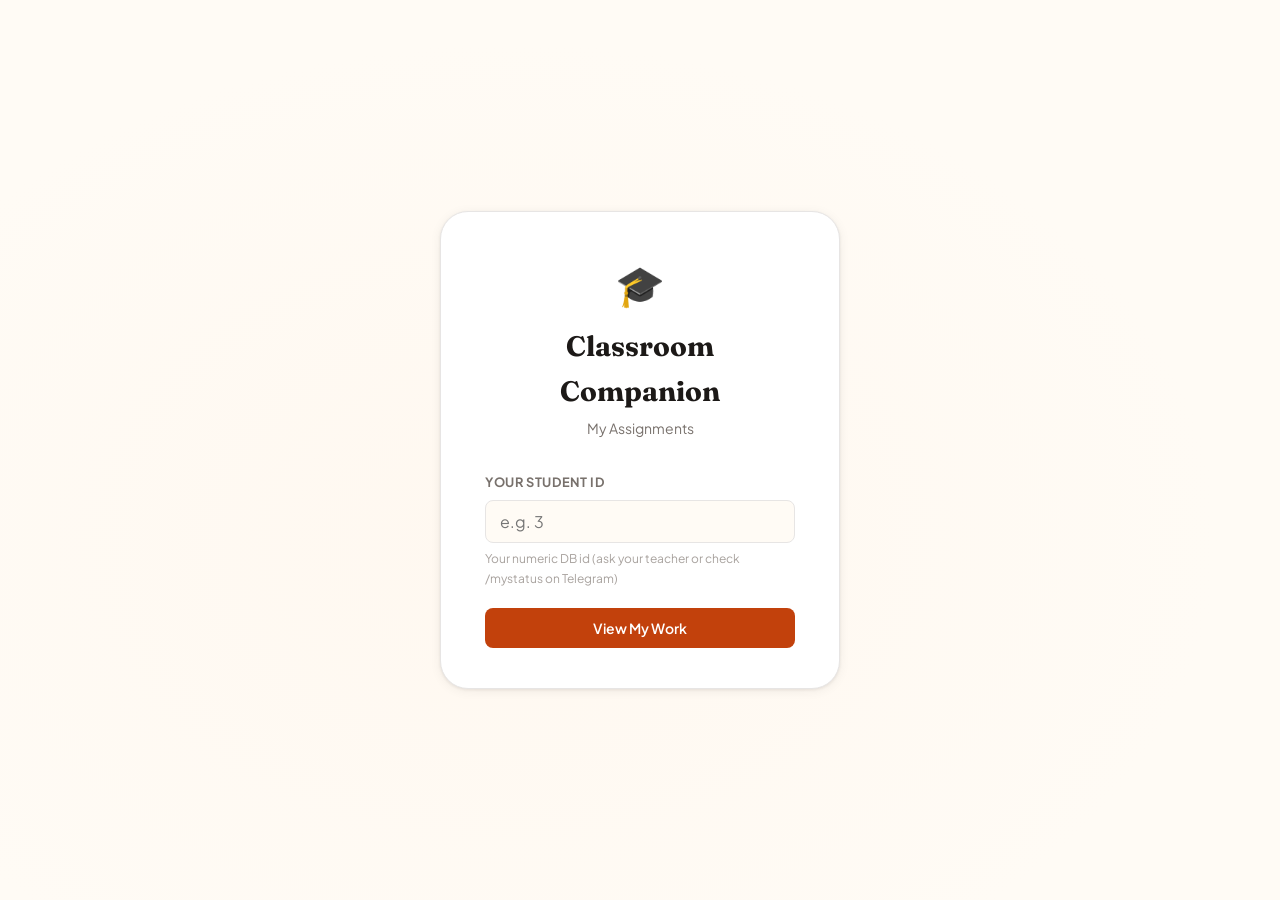
==== static/student/index.html @ 40a9bc1a "feat: add student dashboard UI with login, assignment cards, and detail modal" ====
<!DOCTYPE html>
<html lang="en">
<head>
  <meta charset="UTF-8" />
  <meta name="viewport" content="width=device-width, initial-scale=1.0" />
  <title>Classroom Companion — My Assignments</title>
  <link rel="preconnect" href="https://fonts.googleapis.com" />
  <link rel="preconnect" href="https://fonts.gstatic.com" crossorigin />
  <link href="https://fonts.googleapis.com/css2?family=Fraunces:ital,wght@0,300;0,600;0,700;1,300&family=Plus+Jakarta+Sans:wght@400;500;600;700&display=swap" rel="stylesheet" />
  <link rel="stylesheet" href="/static/student/style.css" />
</head>
<body>

  <!-- ═══ CONFETTI CANVAS (hidden, activated on completion) ════════════════ -->
  <canvas id="confetti-canvas" aria-hidden="true"></canvas>

  <!-- ═══ LOGIN SCREEN ════════════════════════════════════════════════════════ -->
  <div id="login-screen" class="screen">
    <div class="login-card">
      <div class="login-logo">
        <span class="logo-icon">🎓</span>
        <h1 class="logo-text">Classroom Companion</h1>
        <p class="logo-sub">My Assignments</p>
      </div>
      <form id="login-form">
        <label for="student-id">Your Student ID</label>
        <input
          id="student-id"
          type="number"
          placeholder="e.g. 3"
          min="1"
          required
          autocomplete="off"
        />
        <p class="hint">Your numeric DB id (ask your teacher or check /mystatus on Telegram)</p>
        <button type="submit" class="btn btn-primary btn-full">View My Work</button>
        <p id="login-error" class="error-msg hidden"></p>
      </form>
    </div>
  </div>

  <!-- ═══ MAIN DASHBOARD ══════════════════════════════════════════════════════ -->
  <div id="dashboard-screen" class="screen hidden">

    <!-- Topbar -->
    <header class="topbar">
      <div class="topbar-left">
        <span class="logo-icon-sm">🎓</span>
        <span class="topbar-title">Classroom Companion</span>
      </div>
      <div class="topbar-right">
        <span id="student-name-display" class="student-badge"></span>
        <button id="logout-btn" class="btn btn-ghost btn-sm">Logout</button>
      </div>
    </header>

    <!-- Progress summary strip -->
    <section class="summary-strip">
      <div class="strip-item" id="strip-total">
        <span class="strip-value" id="strip-total-val">—</span>
        <span class="strip-label">Total</span>
      </div>
      <div class="strip-item" id="strip-pending">
        <span class="strip-value" id="strip-pending-val">—</span>
        <span class="strip-label">Pending</span>
      </div>
      <div class="strip-item" id="strip-progress">
        <span class="strip-value" id="strip-progress-val">—</span>
        <span class="strip-label">In Progress</span>
      </div>
      <div class="strip-item" id="strip-submitted">
        <span class="strip-value" id="strip-submitted-val">—</span>
        <span class="strip-label">Submitted</span>
      </div>
      <div class="strip-item" id="strip-reviewed">
        <span class="strip-value" id="strip-reviewed-val">—</span>
        <span class="strip-label">Reviewed</span>
      </div>
    </section>

    <!-- Filter tabs -->
    <nav class="filter-tabs" role="tablist" aria-label="Filter assignments">
      <button class="tab active" data-filter="all"        role="tab">All</button>
      <button class="tab"        data-filter="pending"    role="tab">Pending</button>
      <button class="tab"        data-filter="in_progress" role="tab">In Progress</button>
      <button class="tab"        data-filter="submitted"  role="tab">Submitted</button>
      <button class="tab"        data-filter="reviewed"   role="tab">Reviewed</button>
    </nav>

    <!-- Assignment cards grid -->
    <main id="cards-grid" class="cards-grid" aria-label="Assignment cards">
      <div class="loading-state">Loading your assignments…</div>
    </main>
  </div>

  <!-- ═══ DETAIL MODAL ════════════════════════════════════════════════════════ -->
  <div id="modal-overlay" class="modal-overlay hidden" role="dialog" aria-modal="true" aria-labelledby="modal-title">
    <div class="modal-card">
      <div class="modal-header">
        <div>
          <h2 id="modal-title">Assignment</h2>
          <p id="modal-teacher" class="modal-meta"></p>
        </div>
        <button id="modal-close" class="modal-close" aria-label="Close">✕</button>
      </div>
      <div class="modal-body" id="modal-body">
        <!-- Populated by JS -->
      </div>
    </div>
  </div>

  <script src="/static/student/app.js"></script>
</body>
</html>
---- static/student/style.css ----
/* ── Design tokens ────────────────────────────────────────────────────────── */
:root {
  --bg-base:        #FFFBF5;
  --bg-surface:     #FFFFFF;
  --bg-elevated:    #F7F3EE;
  --bg-modal:       #FFFFFF;

  --accent:         #C2410C;   /* warm orange-red */
  --accent-hover:   #9A3412;
  --accent-light:   #FEF3C7;
  --accent-muted:   rgba(194,65,12,0.08);

  --success:        #16A34A;
  --success-bg:     #F0FDF4;
  --warning:        #D97706;
  --warning-bg:     #FFFBEB;
  --danger:         #DC2626;
  --danger-bg:      #FEF2F2;
  --info:           #0369A1;
  --info-bg:        #F0F9FF;

  --text-primary:   #1C1917;
  --text-secondary: #78716C;
  --text-muted:     #A8A29E;

  --border:         #E7E5E4;
  --border-focus:   rgba(194,65,12,0.4);

  --radius-sm:      8px;
  --radius-md:      14px;
  --radius-lg:      22px;
  --radius-xl:      28px;

  --shadow-card:    0 2px 12px rgba(28,25,23,0.06), 0 1px 3px rgba(28,25,23,0.08);
  --shadow-hover:   0 8px 28px rgba(28,25,23,0.12);
  --shadow-modal:   0 24px 80px rgba(28,25,23,0.22);

  --font-display:   'Fraunces', Georgia, serif;
  --font-body:      'Plus Jakarta Sans', system-ui, sans-serif;

  --transition:     0.2s ease;
}

/* ── Reset & base ─────────────────────────────────────────────────────────── */
*, *::before, *::after { box-sizing: border-box; margin: 0; padding: 0; }
html { font-size: 16px; scroll-behavior: smooth; }

body {
  background-color: var(--bg-base);
  color: var(--text-primary);
  font-family: var(--font-body);
  font-weight: 400;
  line-height: 1.6;
  min-height: 100vh;
}

.screen { min-height: 100vh; }
.hidden { display: none !important; }

/* ── Confetti canvas ──────────────────────────────────────────────────────── */
#confetti-canvas {
  position: fixed;
  inset: 0;
  pointer-events: none;
  z-index: 2000;
  opacity: 0;
  transition: opacity 0.3s;
}
#confetti-canvas.active { opacity: 1; }

/* ── Login ────────────────────────────────────────────────────────────────── */
#login-screen {
  display: flex;
  align-items: center;
  justify-content: center;
  background: radial-gradient(ellipse at 40% 60%, #fff8f0 0%, var(--bg-base) 65%);
  padding: 1.5rem;
}

.login-card {
  background: var(--bg-surface);
  border: 1px solid var(--border);
  border-radius: var(--radius-xl);
  padding: 2.5rem 2.75rem;
  width: 100%;
  max-width: 400px;
  box-shadow: var(--shadow-card);
}

.login-logo { text-align: center; margin-bottom: 2rem; }
.logo-icon { font-size: 2.5rem; display: block; margin-bottom: 0.5rem; }
.logo-text {
  font-family: var(--font-display);
  font-size: 1.75rem;
  font-weight: 700;
  color: var(--text-primary);
}
.logo-sub { font-size: 0.875rem; color: var(--text-secondary); margin-top: 0.25rem; }

.login-card label {
  display: block;
  font-size: 0.8rem;
  font-weight: 700;
  letter-spacing: 0.05em;
  text-transform: uppercase;
  color: var(--text-secondary);
  margin-bottom: 0.5rem;
}

.login-card input[type="number"] {
  width: 100%;
  background: var(--bg-base);
  border: 1.5px solid var(--border);
  border-radius: var(--radius-sm);
  color: var(--text-primary);
  font-family: var(--font-body);
  font-size: 1rem;
  padding: 0.625rem 0.875rem;
  outline: none;
  transition: border-color var(--transition), box-shadow var(--transition);
  margin-bottom: 0.375rem;
}
.login-card input[type="number"]:focus {
  border-color: var(--border-focus);
  box-shadow: 0 0 0 3px rgba(194,65,12,0.1);
}

.hint { font-size: 0.75rem; color: var(--text-muted); margin-bottom: 1.25rem; }
.error-msg { margin-top: 0.75rem; font-size: 0.8125rem; color: var(--danger); text-align: center; }

/* ── Buttons ──────────────────────────────────────────────────────────────── */
.btn {
  display: inline-flex; align-items: center; gap: 0.4rem;
  border: none; border-radius: var(--radius-sm); cursor: pointer;
  font-family: var(--font-body); font-size: 0.875rem; font-weight: 600;
  padding: 0.5rem 1.125rem;
  transition: background var(--transition), transform 0.1s, box-shadow var(--transition);
  white-space: nowrap;
}
.btn:active { transform: scale(0.97); }

.btn-primary { background: var(--accent); color: #fff; }
.btn-primary:hover { background: var(--accent-hover); box-shadow: 0 4px 14px rgba(194,65,12,0.3); }
.btn-full { width: 100%; justify-content: center; padding-top: 0.7rem; padding-bottom: 0.7rem; }

.btn-ghost {
  background: transparent; color: var(--text-secondary);
  border: 1.5px solid var(--border);
}
.btn-ghost:hover { background: var(--bg-elevated); color: var(--text-primary); }

.btn-sm { font-size: 0.75rem; padding: 0.3rem 0.75rem; }

/* ── Topbar ───────────────────────────────────────────────────────────────── */
.topbar {
  position: sticky; top: 0; z-index: 100;
  display: flex; align-items: center; justify-content: space-between;
  padding: 0 1.5rem; height: 56px;
  background: rgba(255,251,245,0.92);
  border-bottom: 1px solid var(--border);
  backdrop-filter: blur(12px);
}
.topbar-left { display: flex; align-items: center; gap: 0.6rem; }
.logo-icon-sm { font-size: 1.25rem; }
.topbar-title {
  font-family: var(--font-display);
  font-size: 1.1rem;
  font-weight: 600;
  letter-spacing: -0.01em;
}
.topbar-right { display: flex; align-items: center; gap: 0.75rem; }
.student-badge {
  background: var(--accent-muted);
  color: var(--accent);
  border-radius: 999px;
  font-size: 0.75rem;
  font-weight: 700;
  padding: 0.2rem 0.75rem;
}

/* ── Summary strip ────────────────────────────────────────────────────────── */
.summary-strip {
  display: flex; gap: 0.75rem;
  padding: 1.25rem 1.5rem;
  overflow-x: auto;
}
.strip-item {
  flex: 1; min-width: 80px;
  background: var(--bg-surface);
  border: 1px solid var(--border);
  border-radius: var(--radius-md);
  padding: 0.875rem 1rem;
  display: flex; flex-direction: column; align-items: center; gap: 0.15rem;
  box-shadow: var(--shadow-card);
  transition: box-shadow var(--transition);
}
.strip-item:hover { box-shadow: var(--shadow-hover); }
.strip-value {
  font-family: var(--font-display);
  font-size: 1.75rem;
  font-weight: 700;
  line-height: 1;
  color: var(--text-primary);
}
.strip-label {
  font-size: 0.7rem;
  font-weight: 600;
  text-transform: uppercase;
  letter-spacing: 0.05em;
  color: var(--text-secondary);
}

/* ── Filter tabs ──────────────────────────────────────────────────────────── */
.filter-tabs {
  display: flex; gap: 0.375rem;
  padding: 0 1.5rem 1rem;
  overflow-x: auto;
}
.tab {
  background: transparent;
  border: 1.5px solid var(--border);
  border-radius: 999px;
  color: var(--text-secondary);
  cursor: pointer;
  font-family: var(--font-body);
  font-size: 0.8125rem;
  font-weight: 600;
  padding: 0.35rem 1rem;
  transition: all var(--transition);
  white-space: nowrap;
}
.tab:hover { border-color: var(--accent); color: var(--accent); }
.tab.active {
  background: var(--accent);
  border-color: var(--accent);
  color: #fff;
}

/* ── Cards grid ───────────────────────────────────────────────────────────── */
.cards-grid {
  display: grid;
  grid-template-columns: repeat(auto-fill, minmax(300px, 1fr));
  gap: 1.25rem;
  padding: 0 1.5rem 3rem;
}

.loading-state {
  grid-column: 1 / -1;
  text-align: center;
  color: var(--text-muted);
  padding: 3rem 1rem;
  font-size: 0.9375rem;
}

/* ── Assignment card ──────────────────────────────────────────────────────── */
.assignment-card {
  background: var(--bg-surface);
  border: 1px solid var(--border);
  border-radius: var(--radius-lg);
  padding: 1.375rem 1.5rem;
  cursor: pointer;
  box-shadow: var(--shadow-card);
  transition: box-shadow var(--transition), transform var(--transition), border-color var(--transition);
  display: flex;
  flex-direction: column;
  gap: 1rem;
  position: relative;
  overflow: hidden;
}
.assignment-card:hover {
  box-shadow: var(--shadow-hover);
  transform: translateY(-2px);
  border-color: rgba(194,65,12,0.2);
}
.assignment-card.status-reviewed { border-left: 4px solid var(--success); }
.assignment-card.status-submitted { border-left: 4px solid var(--info); }
.assignment-card.status-in_progress { border-left: 4px solid var(--warning); }
.assignment-card.status-pending { border-left: 4px solid var(--border); }

.card-header { display: flex; align-items: flex-start; justify-content: space-between; gap: 0.75rem; }
.card-title {
  font-family: var(--font-display);
  font-size: 1.0625rem;
  font-weight: 600;
  line-height: 1.35;
  color: var(--text-primary);
}
.card-teacher { font-size: 0.75rem; color: var(--text-muted); margin-top: 0.2rem; }

/* Status pill */
.status-pill {
  display: inline-block;
  border-radius: 999px;
  font-size: 0.68rem;
  font-weight: 700;
  letter-spacing: 0.05em;
  padding: 0.2rem 0.6rem;
  text-transform: uppercase;
  white-space: nowrap;
  flex-shrink: 0;
}
.pill-pending     { background: #FEF3C7; color: #92400E; }
.pill-in_progress { background: #E0F2FE; color: #075985; }
.pill-submitted   { background: #EEF2FF; color: #3730A3; }
.pill-reviewed    { background: #F0FDF4; color: #14532D; }

/* Countdown */
.card-countdown { display: flex; flex-direction: column; gap: 0.25rem; }
.countdown-bar-bg {
  height: 4px;
  background: var(--bg-elevated);
  border-radius: 999px;
  overflow: hidden;
}
.countdown-bar-fill {
  height: 100%;
  border-radius: 999px;
  background: var(--success);
  transition: width 0.6s ease, background 0.4s;
}
.countdown-bar-fill.warn  { background: var(--warning); }
.countdown-bar-fill.danger { background: var(--danger); }

.countdown-label {
  font-size: 0.75rem;
  font-weight: 600;
  color: var(--text-secondary);
}
.countdown-label.warn   { color: var(--warning); }
.countdown-label.danger { color: var(--danger); }

/* Latest progress snippet */
.card-progress-snippet {
  font-size: 0.8125rem;
  color: var(--text-secondary);
  background: var(--bg-elevated);
  border-radius: var(--radius-sm);
  padding: 0.5rem 0.75rem;
  line-height: 1.5;
  border-left: 3px solid var(--border);
}

/* Feedback badge */
.card-feedback-badge {
  display: inline-flex; align-items: center; gap: 0.35rem;
  background: var(--success-bg);
  border: 1px solid #BBF7D0;
  border-radius: var(--radius-sm);
  color: var(--success);
  font-size: 0.75rem;
  font-weight: 600;
  padding: 0.3rem 0.625rem;
}

/* ── Modal ────────────────────────────────────────────────────────────────── */
.modal-overlay {
  position: fixed; inset: 0;
  background: rgba(28,25,23,0.45);
  display: flex; align-items: center; justify-content: center;
  z-index: 1000; padding: 1rem;
  backdrop-filter: blur(6px);
}
.modal-card {
  background: var(--bg-modal);
  border: 1px solid var(--border);
  border-radius: var(--radius-xl);
  box-shadow: var(--shadow-modal);
  width: 100%;
  max-width: 640px;
  max-height: 88vh;
  display: flex; flex-direction: column;
  overflow: hidden;
  animation: slide-up 0.22s ease;
}
@keyframes slide-up {
  from { opacity: 0; transform: translateY(18px); }
  to   { opacity: 1; transform: translateY(0); }
}

.modal-header {
  display: flex; align-items: flex-start; justify-content: space-between;
  padding: 1.5rem 1.75rem 1rem;
  border-bottom: 1px solid var(--border);
  gap: 1rem;
}
.modal-header h2 {
  font-family: var(--font-display);
  font-size: 1.35rem;
  font-weight: 700;
  line-height: 1.3;
}
.modal-meta { font-size: 0.8125rem; color: var(--text-secondary); margin-top: 0.2rem; }
.modal-close {
  background: none; border: none; cursor: pointer;
  color: var(--text-muted); font-size: 1.125rem; line-height: 1;
  padding: 0.25rem; flex-shrink: 0;
  transition: color var(--transition);
}
.modal-close:hover { color: var(--text-primary); }
.modal-body {
  padding: 1.5rem 1.75rem;
  overflow-y: auto;
  flex: 1;
  display: flex;
  flex-direction: column;
  gap: 1.5rem;
}

/* Modal sections */
.modal-section-title {
  font-size: 0.75rem;
  font-weight: 700;
  letter-spacing: 0.07em;
  text-transform: uppercase;
  color: var(--text-secondary);
  margin-bottom: 0.625rem;
}
.modal-description {
  font-size: 0.9375rem;
  color: var(--text-secondary);
  line-height: 1.7;
  background: var(--bg-elevated);
  border-radius: var(--radius-sm);
  padding: 0.875rem 1rem;
}

/* Progress timeline */
.timeline { display: flex; flex-direction: column; gap: 0; }
.timeline-item {
  display: flex; gap: 0.875rem;
  position: relative;
}
.timeline-item:not(:last-child)::before {
  content: '';
  position: absolute;
  left: 7px; top: 22px;
  width: 2px; bottom: -2px;
  background: var(--border);
}
.timeline-dot {
  width: 16px; height: 16px;
  border-radius: 50%;
  background: var(--accent-muted);
  border: 2px solid var(--accent);
  flex-shrink: 0;
  margin-top: 3px;
}
.timeline-content { padding-bottom: 1.125rem; }
.timeline-date { font-size: 0.7rem; color: var(--text-muted); font-weight: 600; }
.timeline-text { font-size: 0.875rem; color: var(--text-secondary); line-height: 1.55; }
.timeline-status-tag {
  display: inline-block;
  font-size: 0.65rem; font-weight: 700; letter-spacing: 0.05em;
  text-transform: uppercase;
  background: var(--bg-elevated);
  border-radius: 999px;
  padding: 0.1rem 0.5rem;
  color: var(--text-muted);
  margin-top: 0.2rem;
}
.timeline-empty { font-size: 0.875rem; color: var(--text-muted); font-style: italic; }

/* Feedback block */
.feedback-block {
  background: var(--success-bg);
  border: 1px solid #BBF7D0;
  border-radius: var(--radius-md);
  padding: 1rem 1.125rem;
}
.feedback-header {
  display: flex; align-items: center; gap: 0.5rem;
  font-size: 0.8125rem; font-weight: 700;
  color: var(--success);
  margin-bottom: 0.5rem;
}
.feedback-text {
  font-size: 0.9rem;
  color: var(--text-secondary);
  line-height: 1.7;
  white-space: pre-wrap;
}

/* AI summary block */
.ai-summary-block {
  background: #FFF7ED;
  border: 1px solid #FED7AA;
  border-radius: var(--radius-md);
  padding: 1rem 1.125rem;
}
.ai-summary-header {
  display: flex; align-items: center; gap: 0.5rem;
  font-size: 0.8125rem; font-weight: 700;
  color: var(--accent);
  margin-bottom: 0.5rem;
}
.ai-summary-text {
  font-size: 0.875rem;
  color: var(--text-secondary);
  line-height: 1.7;
  white-space: pre-wrap;
}

/* ── Spinner ──────────────────────────────────────────────────────────────── */
.spinner {
  width: 32px; height: 32px;
  border: 3px solid var(--border);
  border-top-color: var(--accent);
  border-radius: 50%;
  animation: spin 0.7s linear infinite;
  margin: 2rem auto;
}
@keyframes spin { to { transform: rotate(360deg); } }

/* ── Responsive ───────────────────────────────────────────────────────────── */
@media (max-width: 640px) {
  .summary-strip { gap: 0.5rem; padding: 1rem; }
  .strip-value { font-size: 1.4rem; }
  .filter-tabs { padding: 0 1rem 0.875rem; }
  .cards-grid { padding: 0 1rem 2.5rem; gap: 1rem; grid-template-columns: 1fr; }
  .modal-header { padding: 1.25rem 1.25rem 0.875rem; }
  .modal-body { padding: 1.25rem; }
}
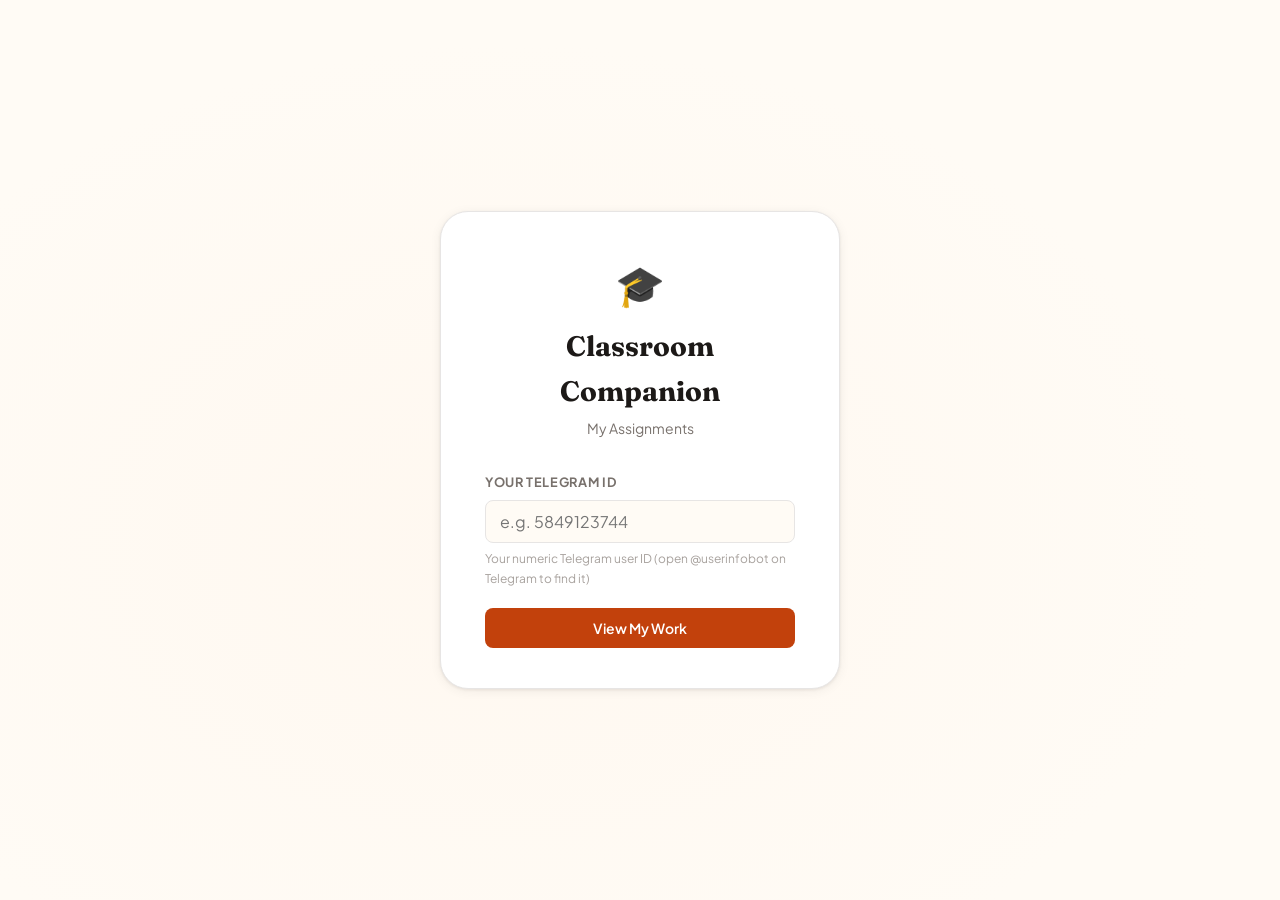
==== commit b2587d0a: "feat: update login forms to use Telegram ID and add user lookup functionality" ====
--- a/static/student/index.html
+++ b/static/student/index.html
@@ -23,16 +23,16 @@
         <p class="logo-sub">My Assignments</p>
       </div>
       <form id="login-form">
-        <label for="student-id">Your Student ID</label>
+        <label for="student-id">Your Telegram ID</label>
         <input
           id="student-id"
           type="number"
-          placeholder="e.g. 3"
+          placeholder="e.g. 5849123744"
           min="1"
           required
           autocomplete="off"
         />
-        <p class="hint">Your numeric DB id (ask your teacher or check /mystatus on Telegram)</p>
+        <p class="hint">Your numeric Telegram user ID (open @userinfobot on Telegram to find it)</p>
         <button type="submit" class="btn btn-primary btn-full">View My Work</button>
         <p id="login-error" class="error-msg hidden"></p>
       </form>
